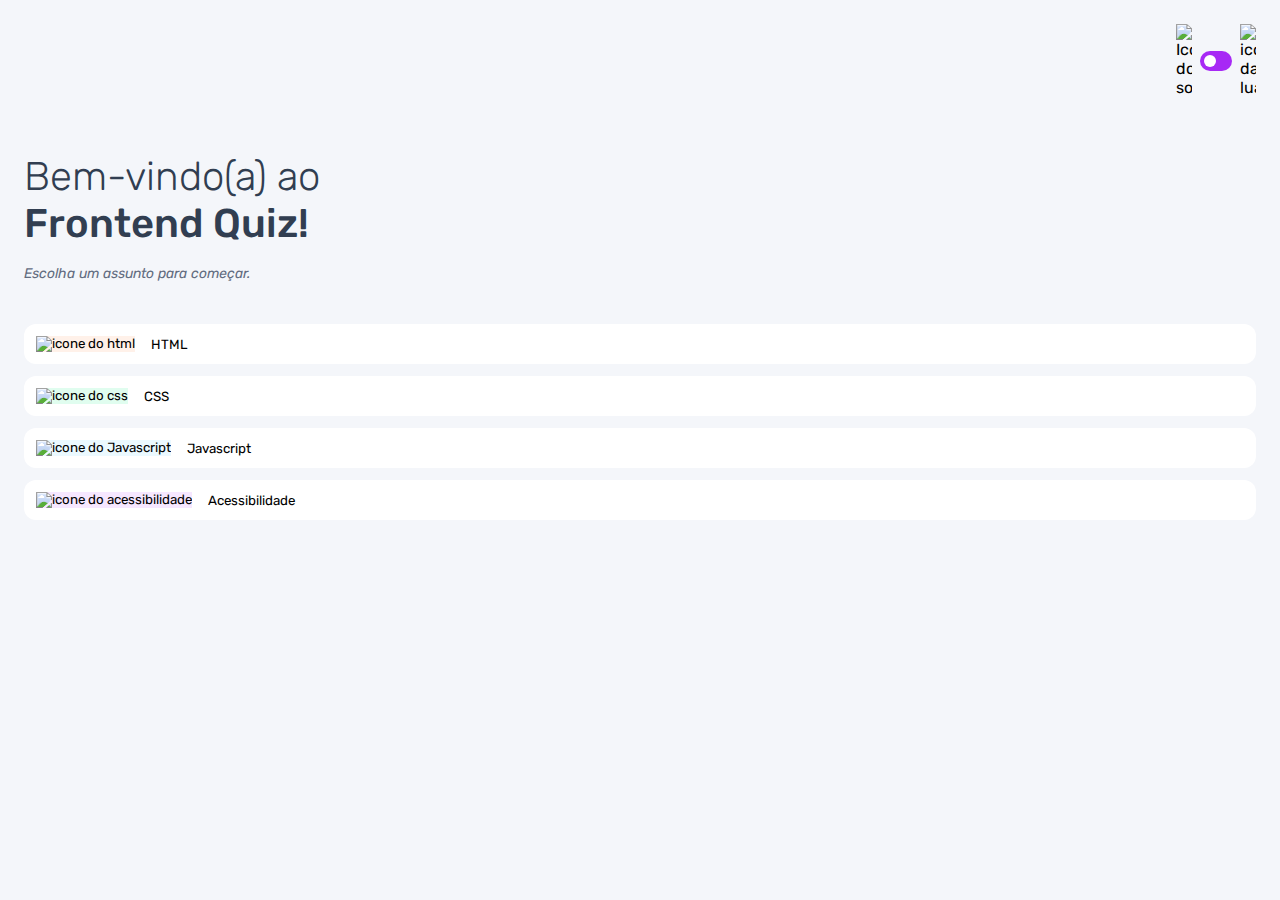
==== index.html @ d68b03e5 "primeira parte da estilização dos botões de assunto" ====
<!DOCTYPE html>
<html lang="pt-BR">

<head>
    <meta charset="UTF-8">
    <meta name="viewport" content="width=device-width, initial-scale=1.0">
    <link rel="preconnect" href="https://fonts.googleapis.com">
    <link rel="preconnect" href="https://fonts.gstatic.com" crossorigin>
    <link href="https://fonts.googleapis.com/css2?family=Rubik:ital,wght@0,300..900;1,300..900&display=swap" rel="stylesheet">
    <link rel="stylesheet" href="style.css">
    <title>Quiz App</title>
</head>

<body>
    <header>
        <div class="tema">
            <img src="./assets/images/icon-sun-dark.svg" alt="Icone do sol">
            <button>
                <div></div>
            </button>
            <img src="./assets/images/icon-moon-dark.svg" alt="icone da lua">
        </div>
    </header>

    <main>
        <section class="boas_vindas">
            <h1>
                Bem-vindo(a) ao <br>
                <strong>Frontend Quiz!</strong>
            </h1>

            <p>Escolha um assunto para começar.</p>
        </section>

        <section class="assuntos">
            <button class="botao_html">
                <div>
                    <img src="./assets/images/icon-html.svg" alt="icone do html">
                </div>
                HTML
            </button>

            <button class="botao_css">
                <div>
                    <img src="./assets/images/icon-css.svg" alt="icone do css">
                </div>
                CSS
            </button>

            <button class="botao_javascript">
                <div>
                    <img src="./assets/images/icon-js.svg" alt="icone do Javascript">
                </div>
                Javascript
            </button>

            <button class="botao_acessibilidade">
                <div>
                    <img src="./assets/images/icon-accessibility.svg" alt="icone do acessibilidade">
                </div>
                Acessibilidade
            </button>
        </section>
    </main>
</body>

</html>
---- style.css ----
* {
    margin: 0;
    padding: 0;
    box-sizing: border-box;
    font-family: "Rubik", sans-serif;
    -webkit-font-smoothing: antialiased;
}

:root {
    --bg-color: #f4f6fa;
    --purple: #a729f5;
    --primary-text-color: #313e51;
    --secondary-text-color: #626c7f;
    --button-bg: #fff;
    --shadow: 8px 16px 40 px 8px rgba(143, 168, 193, 0.14);
    --bg-html: #fff1e9;
    --bg-css: #e0fdef;
    --bg-javascript: #ebf9ff;
    --bg-acessibilidade: #f6e7ff;
    --white: #fff;
    --bg-mobile: url(./assets/images/pattern-background-mobile-light.svg);
}

body {
    height: 100svh;
    background: var(--bg-mobile) var(--bg-color);
    background-repeat: no-repeat;
    background-size: cover;
}

header {
    padding: 16px 24px;
    display: flex;
    justify-content: flex-end;
}

.tema {
    padding: 8px 0;
    display: flex;
    align-items: center;
    gap: 8px;

}

.tema img {
    width: 16px;

}

.tema button {
    height: 20px;
    width: 32px;
    background: var(--purple);
    border: 0;
    border-radius: 999px;
    padding: 4px;

}

.tema button div {
    background: var(--white);
    width: 12px;
    height: 12px;
    border-radius: 999px
}


main {
    padding: 32px 24px;

}

.boas_vindas {
    margin-bottom: 40px;
}

.boas_vindas h1 {
    font-size: 40px;
    font-weight: 300;
    color: var(--primary-text-color);
    margin-bottom: 16px;
}

.boas_vindas h1 strong {
    font-weight: 500;

}

.boas_vindas p {
    color: var(--secondary-text-color);
    font-size: 14px;
    line-height: 150%;
    font-style: italic;

}

.assuntos {
    display: flex;
    flex-direction: column;
    gap: 12px;

}

.assuntos button {
    border: none;
    background: var(--button-bg);
    display: flex;
    align-items: center;
    gap: 16px;
    padding: 12px;
    border-radius: 12px;
    box-shadow: var(--shadow);

}

.botao_html div {
    background: var(--bg-html);
}

.botao_css div {
    background: var(--bg-css);
}

.botao_javascript div {
    background: var(--bg-javascript);
}

.botao_acessibilidade div {
    background: var(--bg-acessibilidade);
}
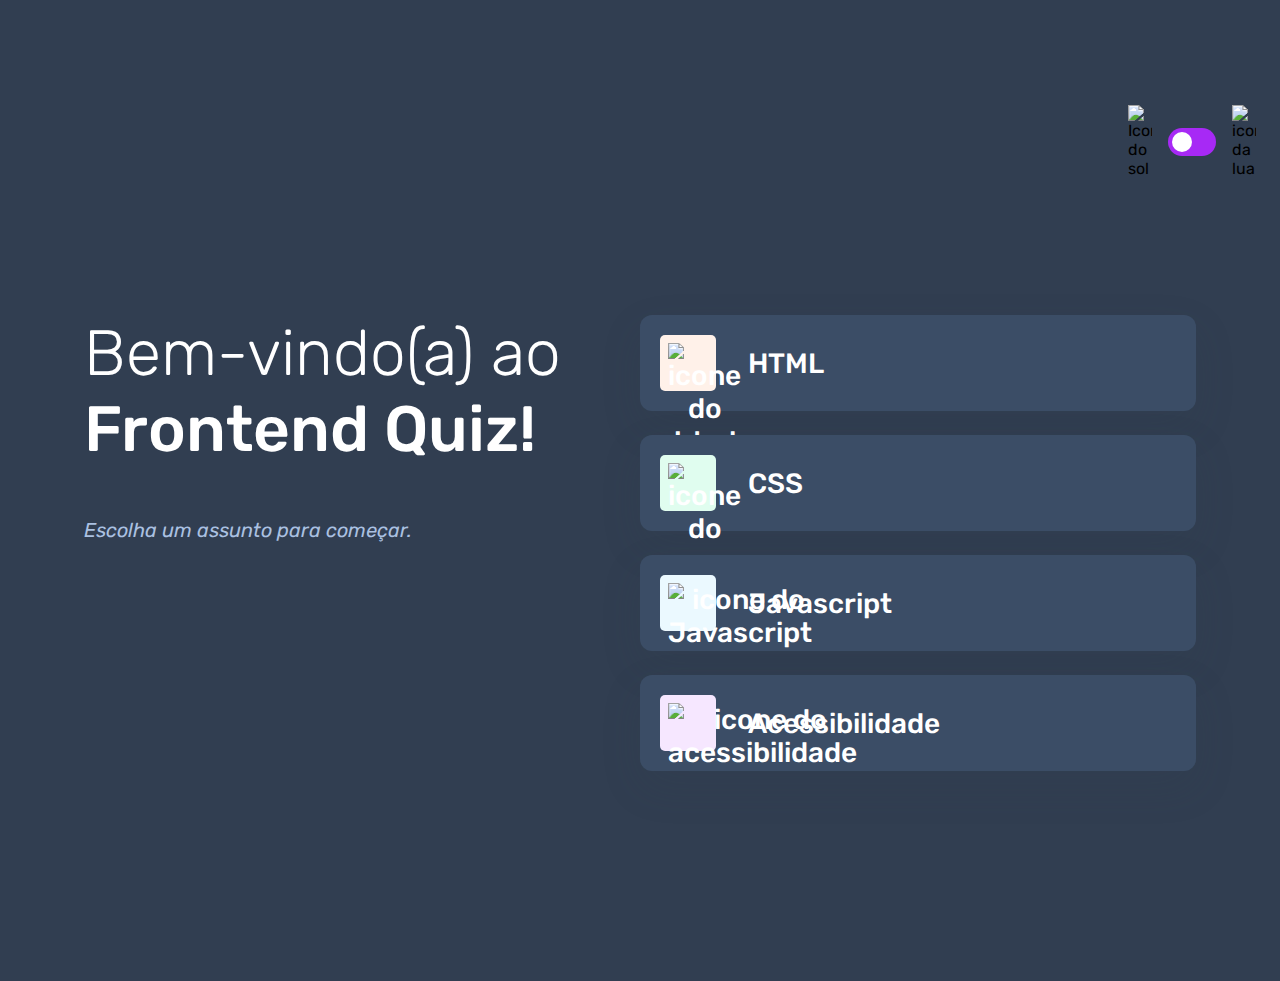
==== commit 79785647: "adaptação das cores para o tema escuro" ====
--- a/index.html
+++ b/index.html
@@ -11,7 +11,7 @@
     <title>Quiz App</title>
 </head>
 
-<body>
+<body class="escuro">
     <header>
         <div class="tema">
             <img src="./assets/images/icon-sun-dark.svg" alt="Icone do sol">
--- a/style.css
+++ b/style.css
@@ -19,6 +19,17 @@
     --bg-acessibilidade: #f6e7ff;
     --white: #fff;
     --bg-mobile: url(./assets/images/pattern-background-mobile-light.svg);
+    --bg-desktop: url(./assets/images/pattern-background-desktop-light.svg);
+}
+
+body.escuro {
+    --bg-mobile: url(./assets/images/pattern-background-mobile-dark.svg);
+    --bg-desktop: url(./assets/images/pattern-background-desktop-dark.svg);
+    --bg-color: #313e51;
+    --primary-text-color: #fff;
+    --secondary-text-color: #abc1e1;
+    --button-bg: #3b4d66;
+    --shadow: 0px 16px 40px 0px rgba(49, 62, 81, 0.14);
 }
 
 body {
@@ -110,6 +121,20 @@
     padding: 12px;
     border-radius: 12px;
     box-shadow: var(--shadow);
+    font-size: 18px;
+    font-weight: 500;
+    color: var(--primary-text-color);
+}
+
+.assuntos button div {
+    width: 40px;
+    height: 40px;
+    padding: 5px;
+    border-radius: 5px;
+}
+
+.assuntos button img {
+    width: 100%;
 
 }
 
@@ -127,4 +152,77 @@
 
 .botao_acessibilidade div {
     background: var(--bg-acessibilidade);
-}+}
+
+@media(min-width: 1100px){
+    body {
+        background: var(--bg-desktop) var(--bg-color);
+        background-size: cover;
+        background-repeat: no-repeat;
+    }
+
+    header {
+        margin-block: 81px;
+    }
+
+    .tema {
+        gap: 16px;
+    }
+
+    .tema img {
+        width: 24px;
+    }
+
+    .tema button {
+        width: 48px;
+        height: 28px;
+    }
+
+    .tema button div {
+        width: 20px;
+        height: 20px;
+    }
+
+    main {
+        display: flex;
+        max-width: 1160px;
+        margin-inline: auto;
+
+    }
+
+    section {
+        width: 100%;
+
+    }
+
+    .boas_vindas h1 {
+        font-size: 64px;
+        margin-bottom: 48px;
+
+    }
+
+    .boas_vindas p {
+        font-size: 20px;
+    }
+
+    .assuntos {
+        gap: 24px;
+    }
+
+    .assuntos button {
+        font-size: 28px;
+        padding: 20px;
+        gap: 32px;
+
+    }
+
+    .assuntos button div {
+        width: 56px;
+        height: 56px;
+        padding: 8px;
+    }
+
+
+}
+
+/* video 1 20 41 */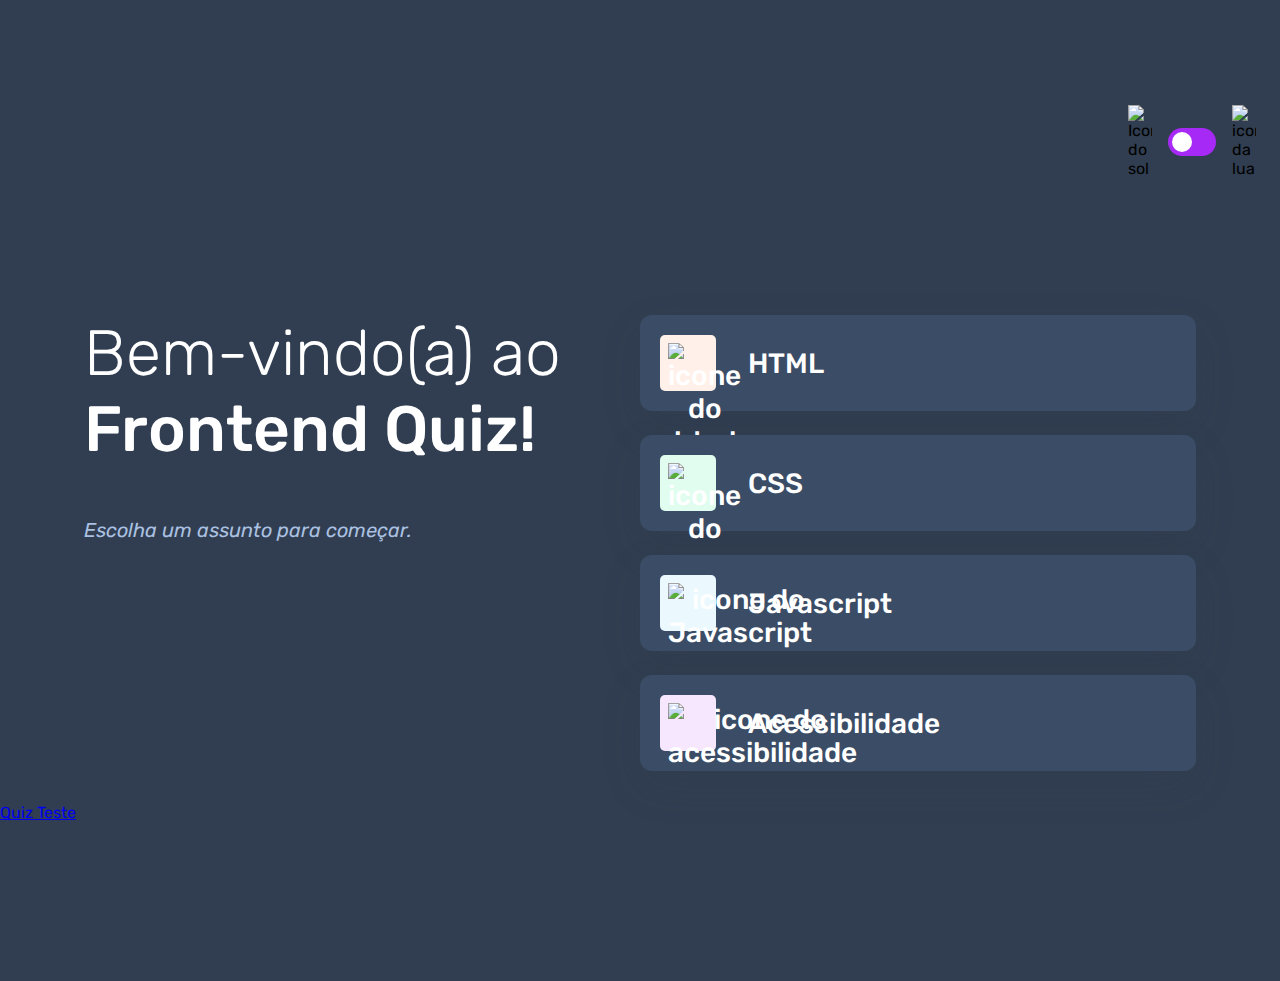
==== commit 0e5af216: "Criacao da pagina do quiz" ====
--- a/index.html
+++ b/index.html
@@ -62,6 +62,8 @@
             </button>
         </section>
     </main>
+
+    <a href="./pages/quiz/quiz.html">Quiz Teste</a>
 </body>
 
 </html>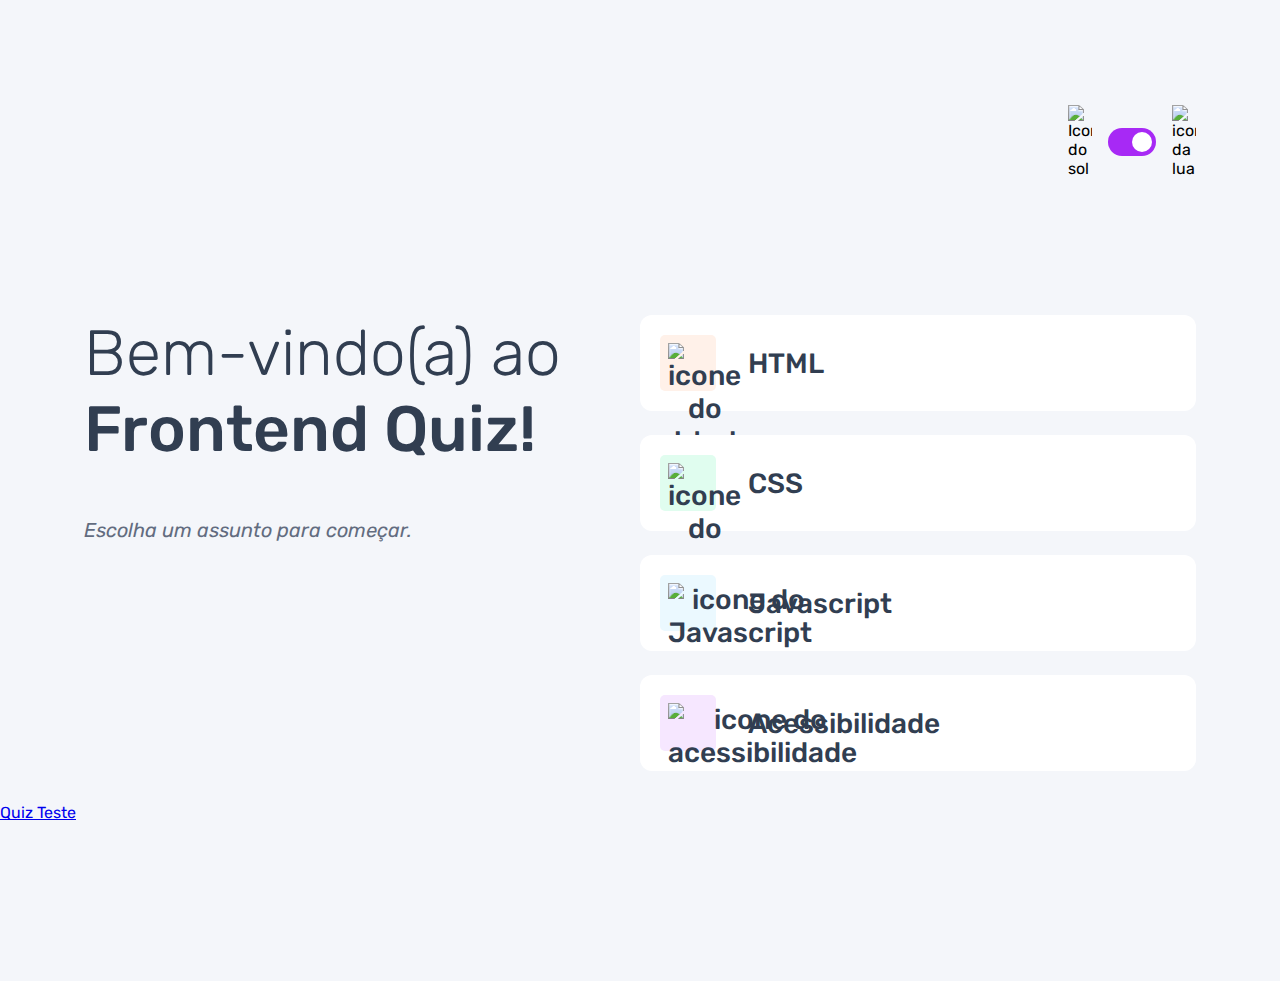
==== commit 3b08bbcd: "primeiro ajustes no tema no Javascript" ====
--- a/index.html
+++ b/index.html
@@ -8,10 +8,11 @@
     <link rel="preconnect" href="https://fonts.gstatic.com" crossorigin>
     <link href="https://fonts.googleapis.com/css2?family=Rubik:ital,wght@0,300..900;1,300..900&display=swap" rel="stylesheet">
     <link rel="stylesheet" href="style.css">
+    <script src="script.js" defer></script>
     <title>Quiz App</title>
 </head>
 
-<body class="escuro">
+<body>
     <header>
         <div class="tema">
             <img src="./assets/images/icon-sun-dark.svg" alt="Icone do sol">
--- a/style.css
+++ b/style.css
@@ -43,6 +43,8 @@
     padding: 16px 24px;
     display: flex;
     justify-content: flex-end;
+    max-width: 1160px;
+    margin-inline: auto;
 }
 
 .tema {
@@ -65,7 +67,8 @@
     border: 0;
     border-radius: 999px;
     padding: 4px;
-
+    display: flex;
+    justify-content: flex-end;
 }
 
 .tema button div {
@@ -225,4 +228,4 @@
 
 }
 
-/* video 1 20 41 */+/* video 2 38 15 */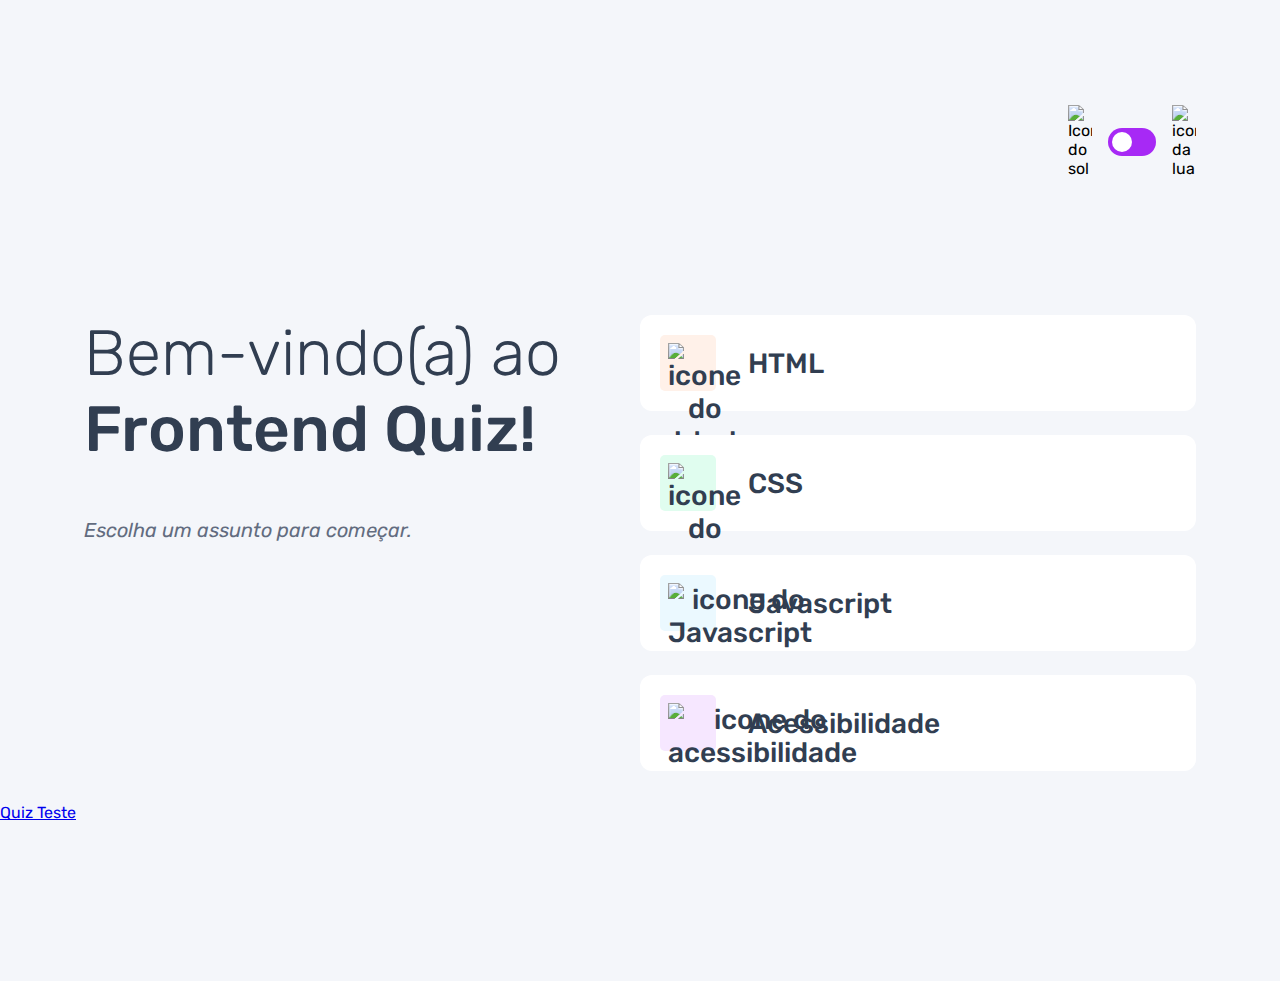
==== commit bdcf6228: "criacao de helper responsavel por mudar p tema" ====
--- a/index.html
+++ b/index.html
@@ -8,7 +8,7 @@
     <link rel="preconnect" href="https://fonts.gstatic.com" crossorigin>
     <link href="https://fonts.googleapis.com/css2?family=Rubik:ital,wght@0,300..900;1,300..900&display=swap" rel="stylesheet">
     <link rel="stylesheet" href="style.css">
-    <script src="script.js" defer></script>
+    <script src="script.js" type="module" defer></script>
     <title>Quiz App</title>
 </head>
 
--- a/style.css
+++ b/style.css
@@ -68,7 +68,7 @@
     border-radius: 999px;
     padding: 4px;
     display: flex;
-    justify-content: flex-end;
+    
 }
 
 .tema button div {
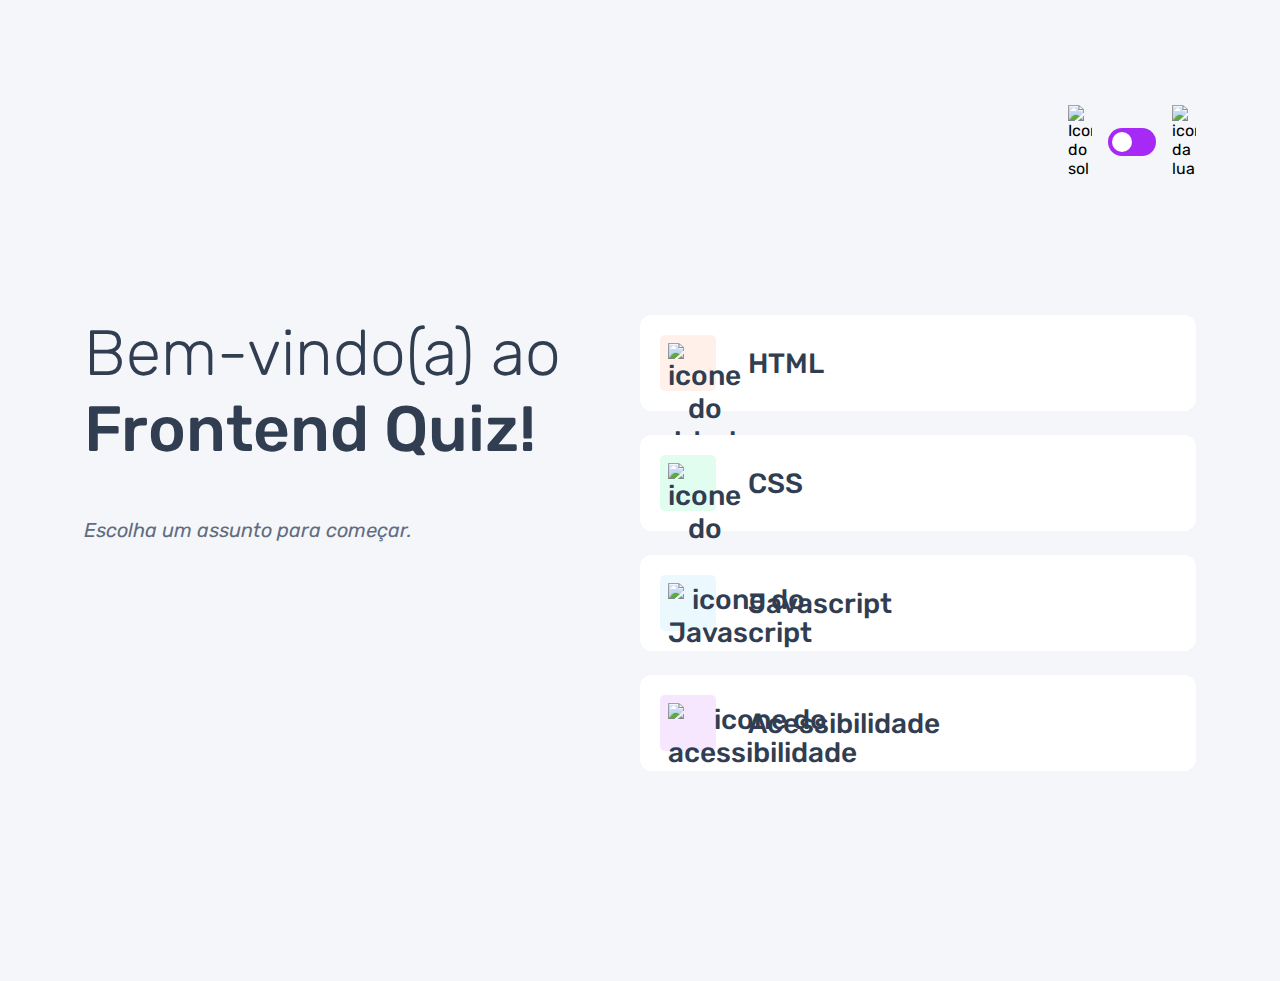
==== commit 99b880e3: "adicionada a funcao para escolher o tema do quiz no index.html" ====
--- a/index.html
+++ b/index.html
@@ -64,7 +64,7 @@
         </section>
     </main>
 
-    <a href="./pages/quiz/quiz.html">Quiz Teste</a>
 </body>
 
-</html>+</html>
+
--- a/style.css
+++ b/style.css
@@ -68,7 +68,7 @@
     border-radius: 999px;
     padding: 4px;
     display: flex;
-    
+    cursor: pointer;
 }
 
 .tema button div {
@@ -127,6 +127,7 @@
     font-size: 18px;
     font-weight: 500;
     color: var(--primary-text-color);
+    cursor: pointer;
 }
 
 .assuntos button div {
@@ -228,4 +229,4 @@
 
 }
 
-/* video 2 38 15 */+/* video 4 35 00 */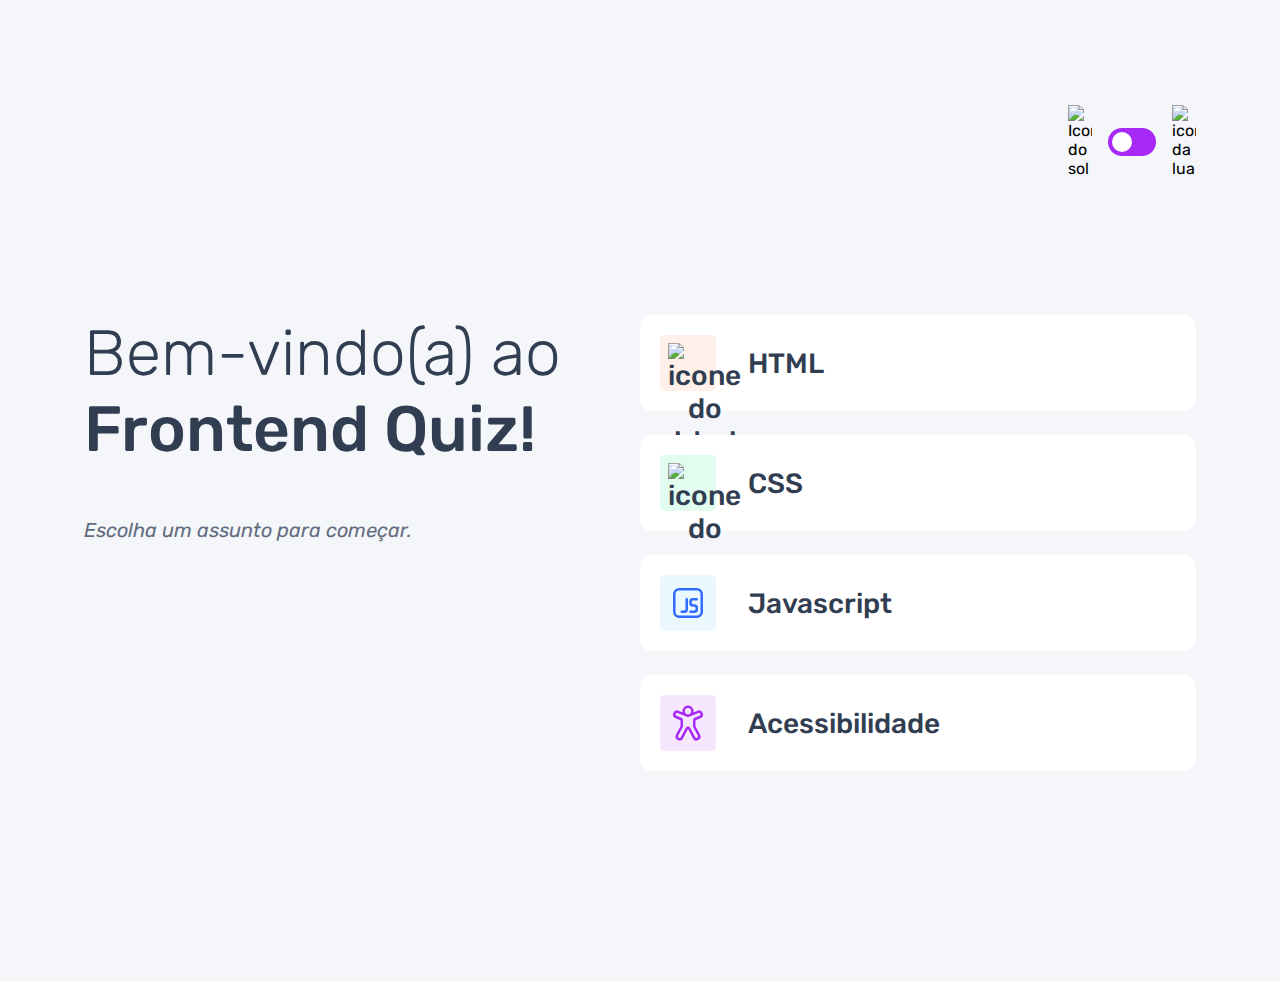
==== commit be9e50a5: "alteração dinamica dp assunto da pagina" ====
--- a/index.html
+++ b/index.html
@@ -50,14 +50,14 @@
 
             <button class="botao_javascript">
                 <div>
-                    <img src="./assets/images/icon-js.svg" alt="icone do Javascript">
+                    <img src="./assets/images/icon-javascript.svg" alt="icone do Javascript">
                 </div>
                 Javascript
             </button>
 
             <button class="botao_acessibilidade">
                 <div>
-                    <img src="./assets/images/icon-accessibility.svg" alt="icone do acessibilidade">
+                    <img src="./assets/images/icon-acessibilidade.svg" alt="icone do acessibilidade">
                 </div>
                 Acessibilidade
             </button>
